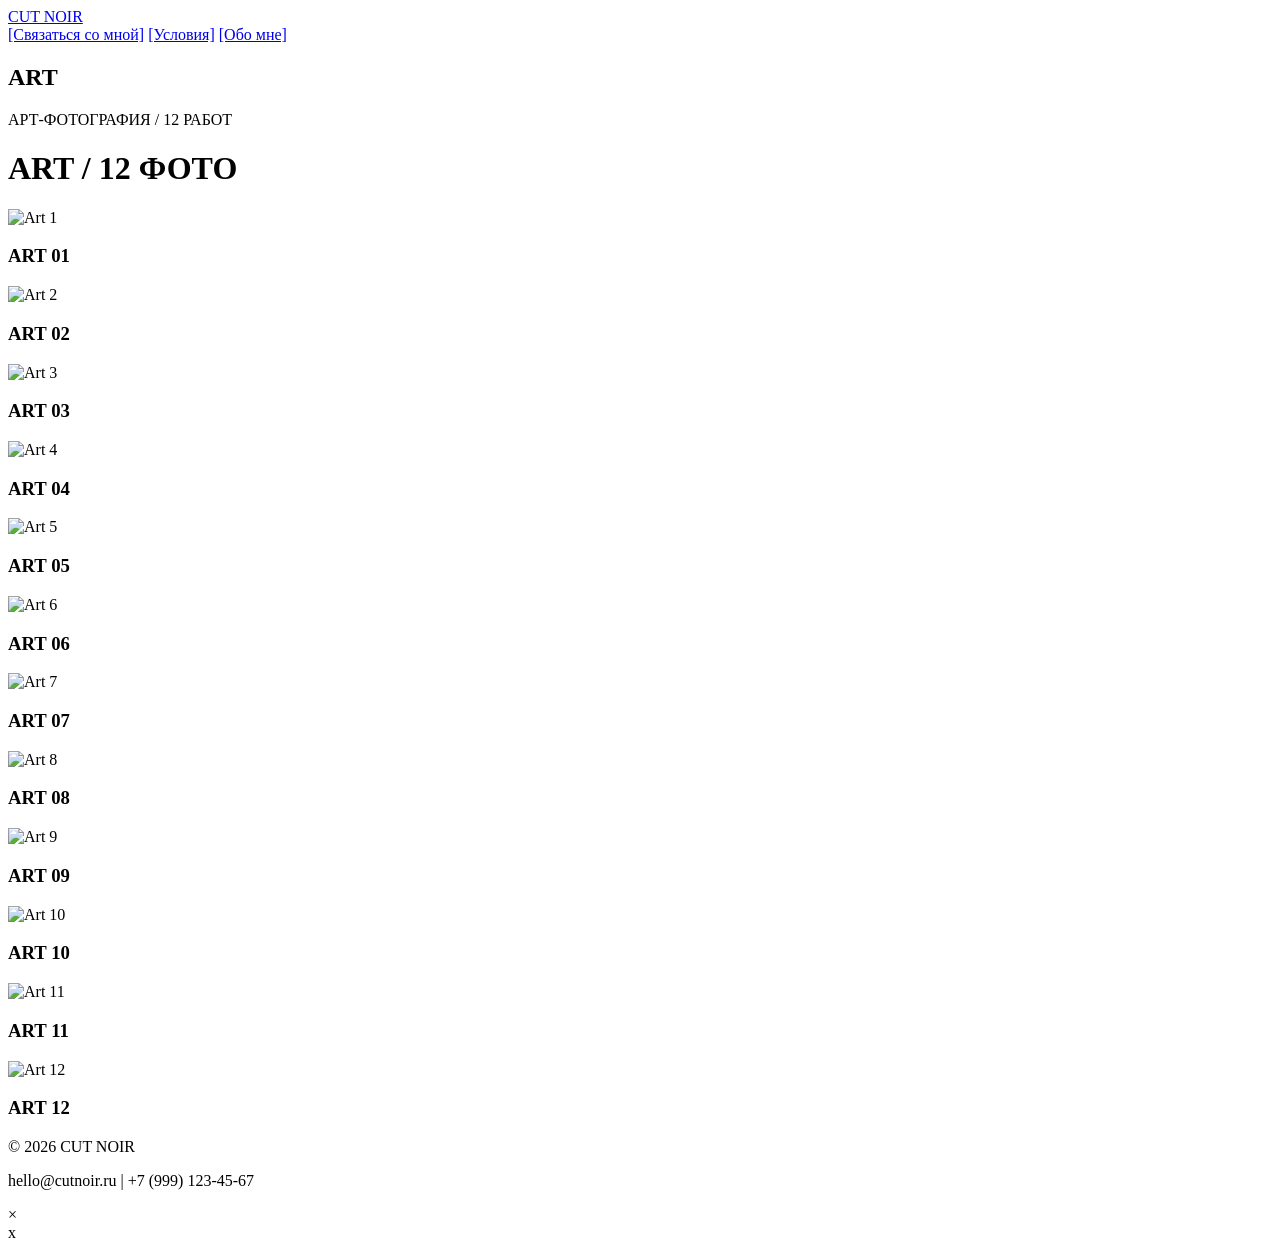
==== art.html @ fe7c31f9 "Add files via upload" ====
<!DOCTYPE html>
<html lang="ru">
<head>
  <meta charset="UTF-8">
  <meta name="viewport" content="width=device-width, initial-scale=1.0">
  <title>CUT NOIR — Art</title>
  <link rel="stylesheet" href="css/style.css">
</head>
<body>

<header>
  <div class="logo"><a href="index.html">CUT NOIR</a></div>
  <nav>
    <a href="contact.html">[Связаться со мной]</a>
    <a href="terms.html">[Условия]</a>
    <a href="about.html">[Обо мне]</a>
  </nav>
</header>

<section class="hero">
  <div>
    <h1>ART</h1>
    <p>АРТ-ФОТОГРАФИЯ / 12 РАБОТ</p>
  </div>
</section>

<div class="page">
  <div class="page-header"><h1>ART / 12 ФОТО</h1></div>
  <div class="gallery-grid">
    <div class="gallery-card"><img src="images/art-1.jpg" alt="Art 1"><div class="card-overlay"><h3>ART 01</h3></div></div>
    <div class="gallery-card"><img src="images/art-2.jpg" alt="Art 2"><div class="card-overlay"><h3>ART 02</h3></div></div>
    <div class="gallery-card"><img src="images/art-3.jpg" alt="Art 3"><div class="card-overlay"><h3>ART 03</h3></div></div>
    <div class="gallery-card"><img src="images/art-4.jpg" alt="Art 4"><div class="card-overlay"><h3>ART 04</h3></div></div>
    <div class="gallery-card"><img src="images/art-5.jpg" alt="Art 5"><div class="card-overlay"><h3>ART 05</h3></div></div>
    <div class="gallery-card"><img src="images/art-6.jpg" alt="Art 6"><div class="card-overlay"><h3>ART 06</h3></div></div>
    <div class="gallery-card"><img src="images/art-7.jpg" alt="Art 7"><div class="card-overlay"><h3>ART 07</h3></div></div>
    <div class="gallery-card"><img src="images/art-8.jpg" alt="Art 8"><div class="card-overlay"><h3>ART 08</h3></div></div>
    <div class="gallery-card"><img src="images/art-9.jpg" alt="Art 9"><div class="card-overlay"><h3>ART 09</h3></div></div>
    <div class="gallery-card"><img src="images/art-10.jpg" alt="Art 10"><div class="card-overlay"><h3>ART 10</h3></div></div>
    <div class="gallery-card"><img src="images/art-11.jpg" alt="Art 11"><div class="card-overlay"><h3>ART 11</h3></div></div>
    <div class="gallery-card"><img src="images/art-12.jpg" alt="Art 12"><div class="card-overlay"><h3>ART 12</h3></div></div>
  </div>
</div>

<footer>
  <div class="footer-content">
    <p>© 2026 CUT NOIR</p>
    <p>hello@cutnoir.ru | +7 (999) 123-45-67</p>
  </div>
</footer>

<div id="lightbox" class="lightbox">
  <span class="close-lightbox">&times;</span>
  <img src="" alt="">
</div>

<script src="js/script.js"></script>
</body>
</html>x
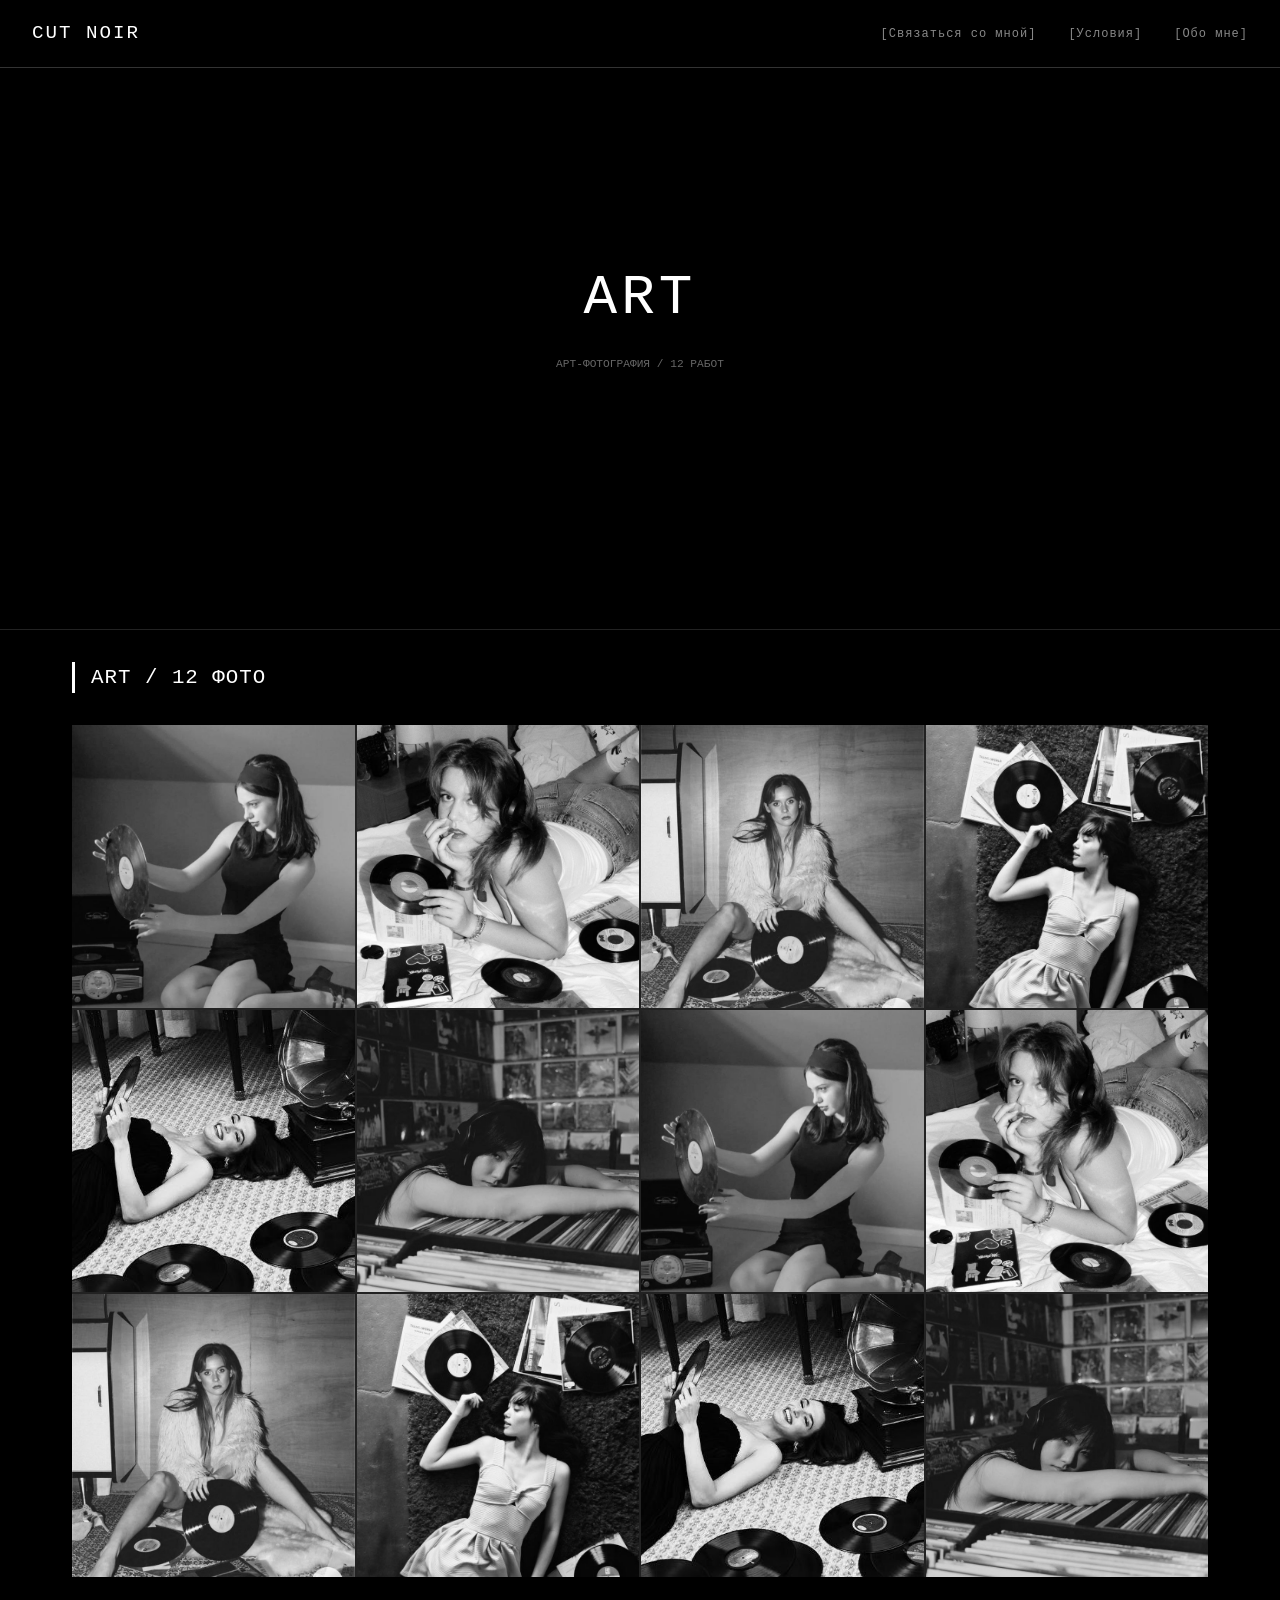
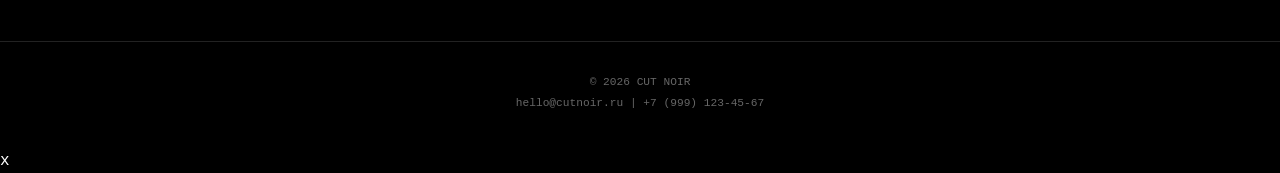
==== commit baec4d9e: "art.html" ====
--- a/art.html
+++ b/art.html
@@ -27,18 +27,18 @@
 <div class="page">
   <div class="page-header"><h1>ART / 12 ФОТО</h1></div>
   <div class="gallery-grid">
-    <div class="gallery-card"><img src="images/art-1.jpg" alt="Art 1"><div class="card-overlay"><h3>ART 01</h3></div></div>
-    <div class="gallery-card"><img src="images/art-2.jpg" alt="Art 2"><div class="card-overlay"><h3>ART 02</h3></div></div>
-    <div class="gallery-card"><img src="images/art-3.jpg" alt="Art 3"><div class="card-overlay"><h3>ART 03</h3></div></div>
-    <div class="gallery-card"><img src="images/art-4.jpg" alt="Art 4"><div class="card-overlay"><h3>ART 04</h3></div></div>
-    <div class="gallery-card"><img src="images/art-5.jpg" alt="Art 5"><div class="card-overlay"><h3>ART 05</h3></div></div>
-    <div class="gallery-card"><img src="images/art-6.jpg" alt="Art 6"><div class="card-overlay"><h3>ART 06</h3></div></div>
-    <div class="gallery-card"><img src="images/art-7.jpg" alt="Art 7"><div class="card-overlay"><h3>ART 07</h3></div></div>
-    <div class="gallery-card"><img src="images/art-8.jpg" alt="Art 8"><div class="card-overlay"><h3>ART 08</h3></div></div>
-    <div class="gallery-card"><img src="images/art-9.jpg" alt="Art 9"><div class="card-overlay"><h3>ART 09</h3></div></div>
-    <div class="gallery-card"><img src="images/art-10.jpg" alt="Art 10"><div class="card-overlay"><h3>ART 10</h3></div></div>
-    <div class="gallery-card"><img src="images/art-11.jpg" alt="Art 11"><div class="card-overlay"><h3>ART 11</h3></div></div>
-    <div class="gallery-card"><img src="images/art-12.jpg" alt="Art 12"><div class="card-overlay"><h3>ART 12</h3></div></div>
+    <div class="gallery-card"><img src="images/art/1.jpg" alt="Art 1"><div class="card-overlay"><h3>ART 01</h3></div></div>
+    <div class="gallery-card"><img src="images/art/2.jpg" alt="Art 2"><div class="card-overlay"><h3>ART 02</h3></div></div>
+    <div class="gallery-card"><img src="images/art/3.jpg" alt="Art 3"><div class="card-overlay"><h3>ART 03</h3></div></div>
+    <div class="gallery-card"><img src="images/art/4.jpg" alt="Art 4"><div class="card-overlay"><h3>ART 04</h3></div></div>
+    <div class="gallery-card"><img src="images/art/5.jpg" alt="Art 5"><div class="card-overlay"><h3>ART 05</h3></div></div>
+    <div class="gallery-card"><img src="images/art/6.jpg" alt="Art 6"><div class="card-overlay"><h3>ART 06</h3></div></div>
+    <div class="gallery-card"><img src="images/art/1.jpg" alt="Art 7"><div class="card-overlay"><h3>ART 07</h3></div></div>
+    <div class="gallery-card"><img src="images/art/2.jpg" alt="Art 8"><div class="card-overlay"><h3>ART 08</h3></div></div>
+    <div class="gallery-card"><img src="images/art/3.jpg" alt="Art 9"><div class="card-overlay"><h3>ART 09</h3></div></div>
+    <div class="gallery-card"><img src="images/art/4.jpg" alt="Art 10"><div class="card-overlay"><h3>ART 10</h3></div></div>
+    <div class="gallery-card"><img src="images/art/5.jpg" alt="Art 11"><div class="card-overlay"><h3>ART 11</h3></div></div>
+    <div class="gallery-card"><img src="images/art/6.jpg" alt="Art 12"><div class="card-overlay"><h3>ART 12</h3></div></div>
   </div>
 </div>
 
@@ -56,4 +56,4 @@
 
 <script src="js/script.js"></script>
 </body>
-</html>x+</html>x
--- a/css/style.css
+++ b/css/style.css
@@ -0,0 +1,494 @@
+* {
+  margin: 0;
+  padding: 0;
+  box-sizing: border-box;
+}
+
+body {
+  background-color: #000000;
+  color: #FFFFFF;
+  font-family: 'Courier New', monospace;
+  font-weight: 400;
+  line-height: 1.5;
+  scroll-behavior: smooth;
+}
+
+/* ===== HEADER ===== */
+header {
+  position: fixed;
+  top: 0;
+  width: 100%;
+  padding: 1.2rem 2rem;
+  display: flex;
+  justify-content: space-between;
+  align-items: center;
+  z-index: 200;
+  background: #000000;
+  border-bottom: 1px solid #333;
+}
+
+.logo {
+  font-size: 1.2rem;
+  letter-spacing: 2px;
+  color: #FFFFFF;
+  font-weight: 400;
+}
+
+.logo a {
+  color: white;
+  text-decoration: none;
+}
+
+nav {
+  display: flex;
+  gap: 2rem;
+}
+
+nav a {
+  text-decoration: none;
+  font-size: 0.75rem;
+  letter-spacing: 1px;
+  color: #888;
+  transition: 0.2s;
+}
+
+nav a:hover, nav a.active {
+  color: #FFFFFF;
+  text-decoration: underline;
+}
+
+/* ===== HERO ===== */
+.hero {
+  height: 70vh;
+  min-height: 500px;
+  background: #000000;
+  display: flex;
+  align-items: center;
+  justify-content: center;
+  text-align: center;
+  border-bottom: 1px solid #222;
+}
+
+.hero h1 {
+  font-size: clamp(2rem, 6vw, 3.5rem);
+  letter-spacing: 4px;
+  color: #FFFFFF;
+  font-weight: 400;
+}
+
+.hero p {
+  margin-top: 1rem;
+  color: #666;
+  font-size: 0.7rem;
+}
+
+/* ===== КАРТОЧКИ КАТЕГОРИЙ (для index.html) ===== */
+.categories-grid {
+  display: grid;
+  grid-template-columns: repeat(3, 1fr);
+  gap: 2px;
+  background: #222;
+  max-width: 1200px;
+  margin: 0 auto;
+}
+
+.category-card {
+  position: relative;
+  background: #000;
+  cursor: pointer;
+  aspect-ratio: 1 / 1;
+  overflow: hidden;
+  text-decoration: none;
+  display: block;
+}
+
+.category-card img {
+  width: 100%;
+  height: 100%;
+  object-fit: cover;
+  display: block;
+  filter: grayscale(100%);
+  transition: 0.3s;
+}
+
+.category-card:hover img {
+  filter: grayscale(0%);
+  transform: scale(1.02);
+}
+
+.category-overlay {
+  position: absolute;
+  bottom: 0;
+  left: 0;
+  right: 0;
+  background: rgba(0, 0, 0, 0.85);
+  padding: 1rem;
+  text-align: center;
+}
+
+.category-overlay h3 {
+  font-size: 1rem;
+  letter-spacing: 2px;
+  color: #FFFFFF;
+}
+
+.category-overlay p {
+  font-size: 0.7rem;
+  color: #888;
+  margin-top: 0.3rem;
+}
+
+/* ===== О НАС (блок с фото) ===== */
+.about-section {
+  padding: 4rem 2rem;
+  max-width: 1200px;
+  margin: 0 auto;
+  display: flex;
+  flex-wrap: wrap;
+  gap: 3rem;
+  align-items: center;
+  border-bottom: 1px solid #222;
+}
+
+.about-photo {
+  flex: 1;
+  min-width: 250px;
+}
+
+.about-photo img {
+  width: 100%;
+  height: auto;
+  filter: grayscale(100%);
+  border: 1px solid #333;
+}
+
+.about-text {
+  flex: 1;
+  min-width: 250px;
+}
+
+.about-text h2 {
+  font-size: 1.3rem;
+  letter-spacing: 2px;
+  margin-bottom: 1rem;
+  border-left: 3px solid white;
+  padding-left: 1rem;
+}
+
+.about-text p {
+  color: #AAA;
+  line-height: 1.6;
+  margin-bottom: 1rem;
+}
+
+/* ===== MAIN CONTENT ===== */
+.page {
+  max-width: 1200px;
+  margin: 0 auto;
+  padding: 2rem 2rem 4rem;
+}
+
+.page-header {
+  margin-bottom: 2rem;
+  border-left: 3px solid #FFFFFF;
+  padding-left: 1rem;
+}
+
+.page-header h1 {
+  font-size: 1.3rem;
+  font-weight: 400;
+  letter-spacing: 1px;
+}
+
+/* ===== GALLERY GRID (12 фото) ===== */
+.gallery-grid {
+  display: grid;
+  grid-template-columns: repeat(4, 1fr);
+  gap: 2px;
+  background: #222;
+}
+
+.gallery-card {
+  position: relative;
+  background: #000;
+  cursor: pointer;
+  aspect-ratio: 1 / 1;
+  overflow: hidden;
+}
+
+.gallery-card img {
+  width: 100%;
+  height: 100%;
+  object-fit: cover;
+  display: block;
+  filter: grayscale(100%);
+  transition: 0.3s;
+}
+
+.gallery-card:hover img {
+  filter: grayscale(0%);
+  transform: scale(1.02);
+}
+
+.card-overlay {
+  position: absolute;
+  bottom: 0;
+  left: 0;
+  right: 0;
+  background: rgba(0, 0, 0, 0.85);
+  padding: 0.5rem;
+  text-align: center;
+  opacity: 0;
+  transition: 0.2s;
+}
+
+.gallery-card:hover .card-overlay {
+  opacity: 1;
+}
+
+.card-overlay h3 {
+  font-size: 0.65rem;
+  letter-spacing: 1px;
+  color: #FFFFFF;
+}
+
+/* ===== СЛАЙДШОУ ДЛЯ ФОРМЫ ===== */
+.contact-page {
+  position: relative;
+  min-height: 70vh;
+  display: flex;
+  align-items: center;
+  justify-content: center;
+  padding: 4rem 2rem;
+}
+
+.slideshow-bg {
+  position: fixed;
+  top: 0;
+  left: 0;
+  width: 100%;
+  height: 100%;
+  z-index: -1;
+  overflow: hidden;
+}
+
+.slide {
+  position: absolute;
+  top: 0;
+  left: 0;
+  width: 100%;
+  height: 100%;
+  object-fit: cover;
+  opacity: 0;
+  transition: opacity 1.5s ease-in-out;
+  filter: grayscale(100%) brightness(0.3);
+}
+
+.slide.active {
+  opacity: 1;
+}
+
+.contact-form-wrapper {
+  background: rgba(0, 0, 0, 0.85);
+  backdrop-filter: blur(8px);
+  border: 1px solid #333;
+  padding: 2.5rem;
+  max-width: 500px;
+  width: 100%;
+}
+
+.contact-form-wrapper h2 {
+  font-size: 1.2rem;
+  letter-spacing: 2px;
+  margin-bottom: 1.5rem;
+  text-align: center;
+}
+
+.contact-page-form input,
+.contact-page-form textarea {
+  width: 100%;
+  background: #111;
+  border: 1px solid #333;
+  padding: 0.8rem;
+  font-family: 'Courier New', monospace;
+  color: #FFF;
+  margin-bottom: 1rem;
+}
+
+.contact-page-form input:focus,
+.contact-page-form textarea:focus {
+  outline: none;
+  border-color: #FFF;
+}
+
+.contact-page-form button {
+  background: #FFF;
+  color: #000;
+  border: none;
+  padding: 0.8rem 2rem;
+  font-family: 'Courier New', monospace;
+  cursor: pointer;
+  width: 100%;
+  transition: 0.2s;
+}
+
+.contact-page-form button:hover {
+  background: #CCC;
+}
+
+/* ===== УСЛОВИЯ С АНИМАЦИЕЙ ПЛЕНКИ ===== */
+.terms-page {
+  position: relative;
+  overflow-x: hidden;
+  min-height: 100vh;
+}
+
+.film-left {
+  position: fixed;
+  left: 0;
+  top: 50%;
+  transform: translateY(-50%);
+  width: 80px;
+  opacity: 0.4;
+  pointer-events: none;
+  z-index: 10;
+  animation: slideLeft 8s linear infinite;
+}
+
+.film-right {
+  position: fixed;
+  right: 0;
+  top: 50%;
+  transform: translateY(-50%);
+  width: 80px;
+  opacity: 0.4;
+  pointer-events: none;
+  z-index: 10;
+  animation: slideRight 8s linear infinite;
+}
+
+@keyframes slideLeft {
+  0% { transform: translateY(-50%) translateX(0); }
+  50% { transform: translateY(-50%) translateX(-20px); }
+  100% { transform: translateY(-50%) translateX(0); }
+}
+
+@keyframes slideRight {
+  0% { transform: translateY(-50%) translateX(0); }
+  50% { transform: translateY(-50%) translateX(20px); }
+  100% { transform: translateY(-50%) translateX(0); }
+}
+
+.terms-block {
+  max-width: 800px;
+  margin: 0 auto;
+  padding: 6rem 2rem 4rem;
+  border: 1px solid #333;
+  background: rgba(0, 0, 0, 0.8);
+  position: relative;
+  z-index: 5;
+}
+
+.terms-block h2 {
+  font-size: 1.2rem;
+  margin-top: 1.5rem;
+  margin-bottom: 0.5rem;
+}
+
+.terms-block h2:first-of-type {
+  margin-top: 0;
+}
+
+.terms-block p {
+  color: #AAA;
+  line-height: 1.6;
+  margin-bottom: 0.5rem;
+}
+
+/* ===== FOOTER ===== */
+footer {
+  background: #000;
+  padding: 2rem;
+  border-top: 1px solid #222;
+  text-align: center;
+}
+
+.footer-content p {
+  color: #666;
+  font-size: 0.7rem;
+  margin-bottom: 0.3rem;
+}
+
+/* ===== LIGHTBOX ===== */
+.lightbox {
+  display: none;
+  position: fixed;
+  top: 0;
+  left: 0;
+  width: 100%;
+  height: 100%;
+  background: #000;
+  justify-content: center;
+  align-items: center;
+  z-index: 1100;
+}
+
+.lightbox img {
+  max-width: 85%;
+  max-height: 85%;
+}
+
+.close-lightbox {
+  position: absolute;
+  top: 30px;
+  right: 40px;
+  font-size: 42px;
+  color: white;
+  cursor: pointer;
+}
+
+/* ===== RESPONSIVE ===== */
+@media (max-width: 900px) {
+  .categories-grid {
+    grid-template-columns: repeat(2, 1fr);
+  }
+  .gallery-grid {
+    grid-template-columns: repeat(2, 1fr);
+  }
+}
+
+@media (max-width: 600px) {
+  .categories-grid {
+    grid-template-columns: 1fr;
+  }
+  .gallery-grid {
+    grid-template-columns: 1fr;
+  }
+  
+  header {
+    flex-direction: column;
+    gap: 0.8rem;
+    padding: 0.8rem;
+  }
+  
+  nav {
+    gap: 1rem;
+    flex-wrap: wrap;
+    justify-content: center;
+  }
+  
+  .about-section {
+    flex-direction: column;
+    text-align: center;
+  }
+  
+  .about-text h2 {
+    border-left: none;
+    border-bottom: 2px solid white;
+    padding-bottom: 0.5rem;
+  }
+  
+  .film-left, .film-right {
+    width: 40px;
+  }
+}
